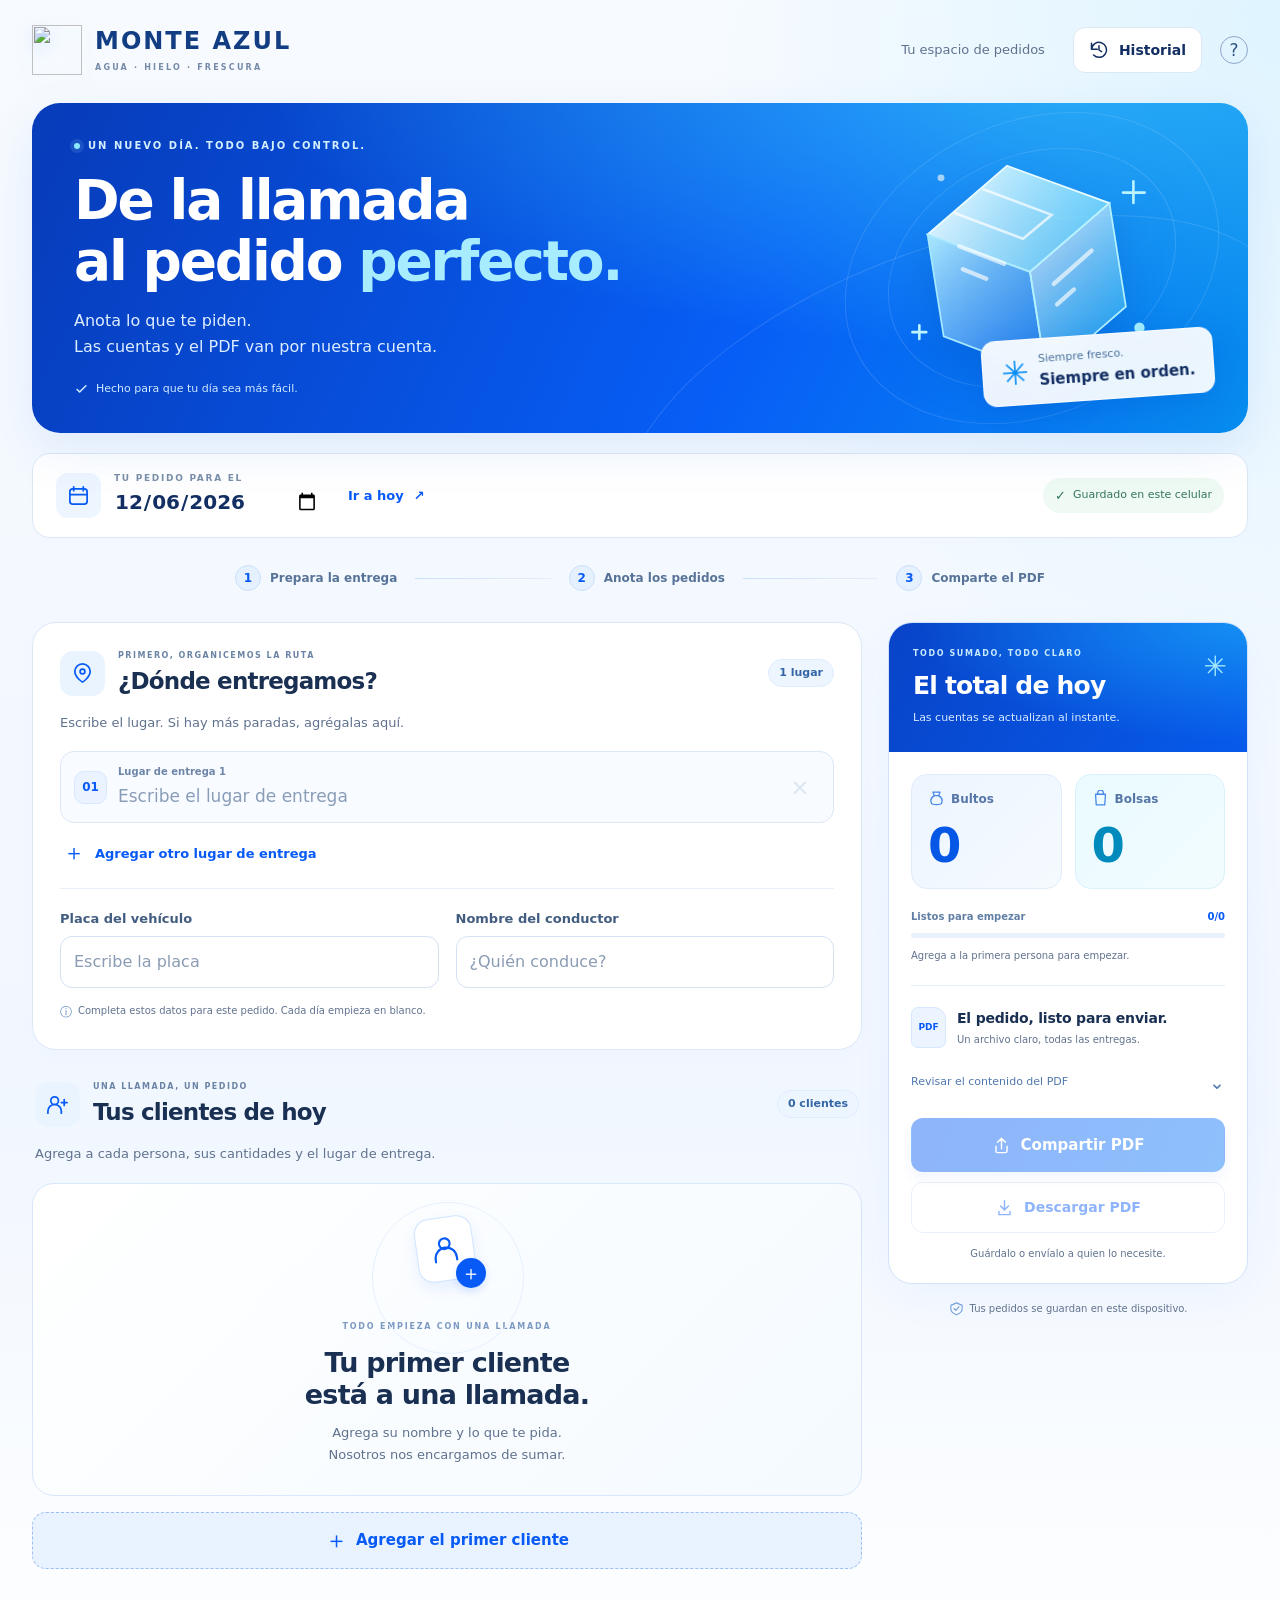
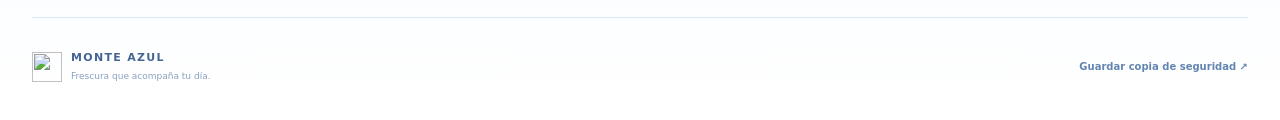
==== index.html @ 9c83f515 "Add files via upload" ====
<!doctype html>
<html lang="es">
<head>
  <meta charset="utf-8">
  <meta name="viewport" content="width=device-width, initial-scale=1, viewport-fit=cover">
  <meta name="theme-color" content="#075af5">
  <meta name="description" content="Monte Azul: tus pedidos de hielo, los lugares de entrega y las cuentas listas en un PDF.">
  <meta name="apple-mobile-web-app-capable" content="yes">
  <meta name="apple-mobile-web-app-status-bar-style" content="default">
  <meta name="apple-mobile-web-app-title" content="Monte Azul">
  <title>Monte Azul · Pedidos de hielo</title>
  <link rel="icon" href="./icons/icon.svg" type="image/svg+xml">
  <link rel="apple-touch-icon" href="./icons/apple-touch-icon.png">
  <link rel="manifest" href="./manifest.webmanifest">
  <link rel="stylesheet" href="./styles.css">
  <script defer src="./core.js"></script>
  <script defer src="./vendor/jspdf.umd.min.js"></script>
  <script defer src="./pdf.js"></script>
  <script defer src="./app.js"></script>
</head>
<body>
  <a class="skip-link" href="#delivery-section">Ir al pedido</a>
  <header class="topbar">
    <a class="brand" href="./" aria-label="Monte Azul, inicio"><img src="./icons/icon.svg" width="50" height="50" alt=""><span>MONTE AZUL<small>AGUA · HIELO · FRESCURA</small></span></a>
    <div class="header-actions"><span class="workspace-label">Tu espacio de pedidos</span><button id="history-button" class="button header-button" type="button"><svg aria-hidden="true" viewBox="0 0 24 24"><path d="M3 11a9 9 0 1 1 2.5 7M3 4v7h7M12 7v5l3 2"/></svg><span>Historial</span></button><button class="help-button" id="help-button" type="button" aria-label="Ayuda">?</button></div>
  </header>
  <main class="page">
    <div id="storage-warning" class="notice warning" role="alert" hidden></div>
    <div id="day-notice" class="notice" hidden>Ya es un nuevo día. <button id="open-today" class="text-button" type="button">Abrir el pedido de hoy</button></div>
    <section class="hero" aria-labelledby="page-title">
      <div class="hero-copy"><p class="eyebrow"><span class="live-dot" aria-hidden="true"></span> UN NUEVO DÍA. TODO BAJO CONTROL.</p><h1 id="page-title">De la llamada<br>al pedido <span>perfecto.</span></h1><p>Anota lo que te piden.<br>Las cuentas y el PDF van por nuestra cuenta.</p><span class="hero-note"><svg viewBox="0 0 24 24" aria-hidden="true"><path d="m5 12 4 4L19 6"/></svg> Hecho para que tu día sea más fácil.</span></div>
      <div class="hero-art" aria-hidden="true"><div class="art-orbit orbit-one"></div><div class="art-orbit orbit-two"></div><svg class="ice-art" viewBox="0 0 380 300" fill="none"><defs><linearGradient id="ice-top" x1="90" y1="15" x2="260" y2="170" gradientUnits="userSpaceOnUse"><stop stop-color="#fff" stop-opacity=".98"/><stop offset="1" stop-color="#7be4ff" stop-opacity=".65"/></linearGradient><linearGradient id="ice-left" x1="80" y1="100" x2="200" y2="260" gradientUnits="userSpaceOnUse"><stop stop-color="#b4eeff" stop-opacity=".9"/><stop offset="1" stop-color="#67afff" stop-opacity=".25"/></linearGradient><linearGradient id="ice-right" x1="200" y1="110" x2="310" y2="260" gradientUnits="userSpaceOnUse"><stop stop-color="#fff" stop-opacity=".7"/><stop offset="1" stop-color="#22c5f9" stop-opacity=".4"/></linearGradient></defs><g transform="rotate(-9 190 150)"><path d="m180 29 110 61-103 64L77 93Z" fill="url(#ice-top)" stroke="#e9fbff" stroke-width="2"/><path d="m77 93 110 61v121L77 212Z" fill="url(#ice-left)" stroke="#a6e8ff" stroke-width="2"/><path d="m187 154 103-64v121l-103 64Z" fill="url(#ice-right)" stroke="#b4f1ff" stroke-width="2"/><path d="m111 112 48 28m-48-1 25 15M212 172l49-31M212 196l22-14" stroke="white" stroke-opacity=".65" stroke-width="5" stroke-linecap="round"/><path d="m148 51 74 42-37 22-74-42" stroke="white" stroke-opacity=".7" stroke-width="3"/></g><path d="M307 50v25m-12-12h25M60 216v16m-8-8h16" stroke="#bcf3ff" stroke-width="3" stroke-linecap="round"/><circle cx="314" cy="219" r="6" fill="#a1eeff"/><circle cx="85" cy="46" r="4" fill="white" fill-opacity=".6"/></svg><div class="fresh-badge"><span class="snowflake">✳</span><div>Siempre fresco.<strong>Siempre en orden.</strong></div></div></div>
    </section>
    <section class="order-bar" aria-label="Fecha y estado del pedido"><div class="date-block"><span class="calendar-icon" aria-hidden="true"><svg viewBox="0 0 24 24"><rect x="3" y="5" width="18" height="16" rx="3"/><path d="M7 3v4m10-4v4M3 11h18"/></svg></span><div><label for="order-date">TU PEDIDO PARA EL</label><input id="order-date" type="date" min="1900-01-01" max="9999-12-31" required></div></div><button id="today-button" class="button quiet" type="button">Ir a hoy <span aria-hidden="true">↗</span></button><div class="save-state" id="save-state" role="status"><span aria-hidden="true">✓</span> Guardado en este celular</div></section>
    <nav class="step-guide" aria-label="Pasos del pedido"><a href="#delivery-section"><b>1</b><span>Prepara la entrega</span></a><span class="step-line"></span><a href="#entry-section"><b>2</b><span>Anota los pedidos</span></a><span class="step-line"></span><a href="#summary-section"><b>3</b><span>Comparte el PDF</span></a></nav>
    <div class="workspace">
      <div class="entry-column">
        <section class="panel delivery-panel" id="delivery-section" aria-labelledby="delivery-heading"><div class="section-heading"><div class="section-title"><span class="section-icon" aria-hidden="true"><svg viewBox="0 0 24 24"><path d="M20 10c0 6-8 11-8 11S4 16 4 10a8 8 0 1 1 16 0Z"/><circle cx="12" cy="10" r="2.5"/></svg></span><div><p class="eyebrow">PRIMERO, ORGANICEMOS LA RUTA</p><h2 id="delivery-heading">¿Dónde entregamos?</h2></div></div><span class="count-pill" id="destination-count">1 lugar</span></div><p class="section-description">Escribe el lugar. Si hay más paradas, agrégalas aquí.</p><div id="destinations" class="destinations"></div><button id="add-destination" class="button add-destination" type="button"><span aria-hidden="true">＋</span> Agregar otro lugar de entrega</button><div class="delivery-divider"></div><div class="delivery-fields"><label for="vehicle">Placa del vehículo<input id="vehicle" maxlength="30" autocapitalize="characters" autocomplete="off" placeholder="Escribe la placa"></label><label for="driver">Nombre del conductor<input id="driver" maxlength="80" autocomplete="off" placeholder="¿Quién conduce?"></label></div><p class="field-hint"><span aria-hidden="true">ⓘ</span> Completa estos datos para este pedido. Cada día empieza en blanco.</p></section>
        <section class="customer-section" id="entry-section" aria-labelledby="customers-heading"><div class="section-heading"><div class="section-title"><span class="section-icon" aria-hidden="true"><svg viewBox="0 0 24 24"><circle cx="9" cy="8" r="4"/><path d="M2 21v-2a7 7 0 0 1 14 0v2m3-14v6m-3-3h6"/></svg></span><div><p class="eyebrow">UNA LLAMADA, UN PEDIDO</p><h2 id="customers-heading">Tus clientes de hoy</h2></div></div><span class="count-pill" id="customer-count">0 clientes</span></div><p class="section-description">Agrega a cada persona, sus cantidades y el lugar de entrega.</p><div id="customers" class="customers"></div><button id="add-customer" class="add-customer" type="button"><span aria-hidden="true">＋</span> Agregar el primer cliente</button></section>
      </div>
      <aside class="summary-column" id="summary-section" aria-labelledby="summary-heading"><section class="summary-card"><div class="summary-header"><span class="summary-kicker">TODO SUMADO, TODO CLARO</span><span class="summary-symbol" aria-hidden="true">✳</span><h2 id="summary-heading">El total de hoy</h2><p>Las cuentas se actualizan al instante.</p></div><div class="summary-content"><div class="totals" aria-live="polite" aria-atomic="true"><div><span class="unit-label"><svg viewBox="0 0 24 24" aria-hidden="true"><path d="M7 3h10l-2 5c5 3 6 7 4 11-1 2-13 2-14 0-2-4-1-8 4-11Z"/><path d="M9 8h6"/></svg> Bultos</span><strong id="total-bultos">0</strong></div><div><span class="unit-label"><svg viewBox="0 0 24 24" aria-hidden="true"><path d="M5 6h14l-1 15H6Zm3 0V4a4 4 0 0 1 8 0v2"/></svg> Bolsas</span><strong id="total-bolsas">0</strong></div></div><div id="destination-totals" class="destination-totals"></div><div class="progress-top"><span id="progress-label"></span><span id="progress-fraction"></span></div><progress id="progress" max="1" value="0" aria-label="Clientes revisados"></progress><p class="pending-hint" id="pending-hint"></p><div class="summary-divider"></div><div class="document-heading"><span class="pdf-icon" aria-hidden="true">PDF</span><div><h3>El pedido, listo para enviar.</h3><p>Un archivo claro, todas las entregas.</p></div></div><details class="preview-details"><summary>Revisar el contenido del PDF <span aria-hidden="true">⌄</span></summary><div id="pdf-preview" class="pdf-preview" tabindex="0" role="region" aria-label="Resumen del contenido del PDF"></div></details><button class="button primary wide" id="share-pdf-button" type="button"><svg viewBox="0 0 24 24" aria-hidden="true"><path d="M12 16V3m-5 5 5-5 5 5M5 13v6a2 2 0 0 0 2 2h10a2 2 0 0 0 2-2v-6"/></svg> Compartir PDF</button><button class="button secondary wide" id="download-pdf-button" type="button"><svg viewBox="0 0 24 24" aria-hidden="true"><path d="M12 3v12m-5-5 5 5 5-5M5 17v4h14v-4"/></svg> Descargar PDF</button><p class="share-caption">Guárdalo o envíalo a quien lo necesite.</p></div></section><p class="reassurance"><svg viewBox="0 0 24 24" aria-hidden="true"><path d="M12 3 3 7v6c0 5 9 9 9 9s9-4 9-9V7ZM8 12l3 3 5-6"/></svg> Tus pedidos se guardan en este dispositivo.</p></aside>
    </div>
    <footer><div class="footer-brand"><img src="./icons/icon.svg" width="30" height="30" alt=""><span>MONTE AZUL <small>Frescura que acompaña tu día.</small></span></div><button id="backup-button" type="button" class="text-button">Guardar copia de seguridad <span aria-hidden="true">↗</span></button></footer>
  </main>
  <nav class="mobile-dock" aria-label="Resumen y PDF"><div><strong id="dock-total">0 bultos · 0 bolsas</strong><span id="dock-pending">Agrega el primer cliente</span></div><button id="review-button" type="button" class="button primary">Agregar cliente <span aria-hidden="true">＋</span></button></nav>
  <dialog id="app-dialog"><div class="dialog-header"><h2 id="dialog-title"></h2><button id="close-dialog" class="icon-button" aria-label="Cerrar ventana" type="button">×</button></div><div id="dialog-content"></div></dialog>
  <div id="toast" class="toast" role="status" hidden></div>
  <noscript><p class="notice warning">Activa JavaScript en Safari para anotar pedidos y calcular los totales.</p></noscript>
</body>
</html>
---- styles.css ----
@charset "UTF-8";
:root{color-scheme:light;--blue:#075af5;--blue-dark:#0643bd;--navy:#122e62;--cyan:#17bced;--ice:#edf7ff;--ink:#193052;--muted:#60728e;--line:#dce8f6;--white:#fff;--radius:24px;font-family:system-ui,-apple-system,BlinkMacSystemFont,"Segoe UI",sans-serif;font-size:18px;font-synthesis:none}
*{box-sizing:border-box}html{scroll-padding-top:24px}body{margin:0;background:radial-gradient(ellipse at 100% 1%,#dff4ff 0,transparent 32%),linear-gradient(180deg,#f7fbff,#f1f7ff 65%,#fff);color:var(--ink);line-height:1.5}button,input,textarea,select{font:inherit}button,a,input,textarea,select,summary{-webkit-tap-highlight-color:transparent}button,a,summary{touch-action:manipulation}button{cursor:pointer;color:inherit}button:disabled{cursor:default;opacity:.45}button,input,textarea,select{border-radius:12px}a{color:inherit}svg{display:block}button svg,.section-icon svg,.calendar-icon svg,.hero-note svg,.reassurance svg,.unit-label svg,.place-chip svg{width:23px;height:23px;fill:none;stroke:currentColor;stroke-width:1.8;stroke-linecap:round;stroke-linejoin:round;flex-shrink:0}button:focus-visible,a:focus-visible,input:focus-visible,textarea:focus-visible,select:focus-visible,summary:focus-visible,[tabindex]:focus-visible{outline:3px solid #d98500;outline-offset:4px}[hidden]{display:none!important}
.topbar{max-width:1280px;margin:auto;padding:25px 32px;display:flex;align-items:center;justify-content:space-between;gap:20px}.brand{display:flex;align-items:center;gap:13px;text-decoration:none;font-size:24px;font-weight:750;letter-spacing:2px;line-height:1.15;color:#123d83}.brand img{filter:drop-shadow(0 5px 9px #075af51f)}.brand small{display:block;letter-spacing:2.2px;font-size:8px;color:#7589a9;font-weight:650;margin-top:7px}.header-actions{display:flex;align-items:center;gap:18px}.workspace-label{font-size:13px;color:var(--muted);margin-right:10px}.button{min-height:54px;padding:12px 20px;display:inline-flex;align-items:center;justify-content:center;gap:10px;border:1px solid transparent;text-decoration:none;font-weight:650;font-size:16px}.header-button{background:white;border-color:var(--line);color:var(--navy);font-size:14px;min-height:46px;padding:10px 15px}.header-button svg{width:20px;height:20px}.help-button{background:transparent;border:1.5px solid #8fa7c6;color:#315683;border-radius:50%;height:28px;width:28px;font-size:17px;line-height:1;position:relative}.help-button:before{content:"";position:absolute;inset:-10px}.primary{background:linear-gradient(110deg,#075af5,#0675fa);color:white;box-shadow:0 7px 14px #075af51f}.primary:hover{background:#0646cf;box-shadow:0 8px 20px #075af530}.secondary{background:white;border-color:#cfddf1;color:var(--blue)}.secondary:hover{background:#eef6ff}.quiet{background:transparent;color:var(--blue)}.wide{width:100%}.page{max-width:1280px;margin:auto;padding:3px 32px 0}
.hero{min-height:302px;border-radius:28px;background:radial-gradient(ellipse at 85% -10%,#36c3f7bb,transparent 55%),linear-gradient(115deg,#073bb9 0%,#075ef6 60%,#068cee 100%);position:relative;overflow:hidden;color:white;display:flex;justify-content:space-between;align-items:center;padding:35px 42px;box-shadow:0 18px 50px #155bd519}.hero:after{content:"";position:absolute;right:-60px;bottom:-145px;border:1px solid #ffffff21;border-radius:50%;width:700px;height:330px;transform:rotate(-20deg);pointer-events:none}.hero-copy{position:relative;z-index:1}.eyebrow{font-size:10px;letter-spacing:1.7px;font-weight:750;color:#6b83a4;margin:0 0 8px}.hero .eyebrow{font-size:10px;letter-spacing:2px;color:#d4efff;display:flex;align-items:center;gap:8px}.live-dot{background:#8de8ff;border-radius:50%;width:6px;height:6px;box-shadow:0 0 0 4px #a7e8ff20}h1{font-size:clamp(38px,4.4vw,55px);font-weight:730;letter-spacing:-2.2px;line-height:1.1;margin:17px 0 17px}h1>span{color:#a8edff}.hero-copy>p:not(.eyebrow){font-size:16px;color:#deeeff;line-height:1.6;margin:0}.hero-note{display:flex;gap:7px;align-items:center;font-size:11px;color:#d0eaff;margin-top:22px}.hero-note svg{width:15px;height:15px;stroke-width:2.5}.hero-art{position:relative;flex:0 0 365px;align-self:stretch;margin:-20px -8px -20px 15px;display:grid;place-items:center}.ice-art{width:330px;height:260px;position:relative;z-index:1;filter:drop-shadow(0 25px 20px #003c9d50)}.art-orbit{position:absolute;border:1px solid #fff2;border-radius:50%;width:300px;height:300px;transform:rotate(-25deg) scaleY(.75)}.orbit-two{width:390px;height:390px;transform:rotate(-25deg) scaleY(.75)}.fresh-badge{position:absolute;z-index:2;bottom:18px;right:0;display:flex;align-items:center;gap:10px;padding:12px 18px;background:#ffffffeb;backdrop-filter:blur(10px);box-shadow:0 10px 30px #003bb72e;border:1px solid #ffffffa8;border-radius:14px;color:#47709c;transform:rotate(-4deg);font-size:11px}.fresh-badge strong{display:block;color:var(--navy);font-size:15px;margin-top:1px}.snowflake{font-size:33px;color:#078df4;line-height:1}
.order-bar{display:flex;align-items:center;gap:16px;padding:18px 23px;background:white;border:1px solid var(--line);border-radius:18px;margin:20px 0;box-shadow:0 3px 12px #112f6103}.date-block{display:flex;align-items:center;gap:13px}.calendar-icon{width:45px;height:45px;border-radius:12px;display:grid;place-items:center;color:var(--blue);background:#edf5ff}.date-block label{display:block;font-size:9px;letter-spacing:1.7px;color:#7b8fa9;font-weight:750}.date-block input{padding:0;border:0;background:transparent;font-size:20px;line-height:1.5;min-height:34px;color:var(--navy);font-weight:700;width:205px;max-width:100%;cursor:pointer}.order-bar .quiet{font-size:13px;padding:9px 12px;min-height:44px}.save-state{margin-left:auto;display:flex;align-items:center;gap:7px;color:#35765b;background:#eefaf3;padding:8px 12px;border-radius:30px;font-size:11px;white-space:nowrap}.save-state>span{font-size:13px}.step-guide{display:flex;align-items:center;max-width:810px;margin:27px auto 31px;gap:18px}.step-guide>a{display:flex;align-items:center;gap:9px;white-space:nowrap;text-decoration:none;font-size:12px;font-weight:650;color:#577398}.step-guide b{display:grid;place-items:center;width:26px;height:26px;border-radius:50%;border:1px solid #cbdff8;background:#e6f1ff;color:var(--blue);font-size:12px}.step-line{height:1px;background:linear-gradient(90deg,#cbdff8,#cbdff870);flex:1}
.workspace{display:grid;grid-template-columns:minmax(0,1fr) 360px;gap:26px;align-items:start}.entry-column{min-width:0}.panel{background:white;border:1px solid var(--line);border-radius:var(--radius);padding:27px;box-shadow:0 7px 25px #1d5baf04}.section-heading{display:flex;align-items:center;justify-content:space-between;gap:10px}.section-title{display:flex;align-items:center;gap:13px;min-width:0}.section-icon{width:45px;height:45px;border-radius:13px;display:grid;place-items:center;background:#eaf4ff;color:var(--blue);flex-shrink:0}.section-title .eyebrow{font-size:8px;letter-spacing:1.5px;margin:0 0 5px}h2{font-size:23px;line-height:1.25;letter-spacing:-.8px;margin:0;font-weight:730}h3{font-size:21px;line-height:1.3;margin:0;letter-spacing:-.5px}.count-pill{font-size:11px;font-weight:650;background:#edf5ff;color:#3466a5;border:1px solid #dfedff;border-radius:25px;padding:5px 10px;white-space:nowrap}.section-description{font-size:13px;color:var(--muted);margin:17px 0 19px}.destinations{display:grid;gap:12px}.destination-row{display:flex;align-items:center;gap:11px;border:1px solid #dce8f8;background:#f8fbff;border-radius:14px;padding:12px 11px 12px 13px}.stop-number{font-size:12px;font-weight:750;color:#075af5;display:grid;place-items:center;border:1px solid #d8e8ff;background:#eaf3ff;flex-shrink:0;width:33px;height:33px;border-radius:10px}.destination-row label{min-width:0;flex:1;font-size:10px;font-weight:650;color:#6d85a8}.destination-row input{display:block;width:100%;min-width:0;color:var(--ink);padding:3px 0 0;min-height:31px;background:transparent;border:0;border-radius:3px;font-size:17px;font-weight:600}.destination-row input::placeholder{font-weight:400;color:#8a9db8}.icon-button{width:44px;height:44px;border:0;background:transparent;display:grid;place-items:center;font-size:27px;flex-shrink:0;color:#7390b4}.remove-place{width:32px;min-width:32px;font-size:23px}.remove-place:disabled{opacity:.2}.add-destination{padding:9px 2px;min-height:48px;margin-top:6px;background:transparent;color:var(--blue);font-size:13px}.add-destination>span{font-size:22px;line-height:1}.delivery-divider{height:1px;background:#e8eff8;margin:11px 0 20px}.delivery-fields{display:grid;grid-template-columns:1fr 1fr;gap:17px}.delivery-fields label,.dialog-form label{display:block;min-width:0;font-size:13px;font-weight:600;color:#425d80}.delivery-fields input,.dialog-form input,.dialog-form select{display:block;width:100%;min-width:0;min-height:52px;padding:11px 13px;background:#fff;border:1px solid #d4e2f3;margin-top:7px;font-size:16px;color:var(--ink);font-weight:450}.delivery-fields input::placeholder,.dialog-form input::placeholder{color:#8a9bb3}.field-hint{display:flex;gap:6px;align-items:flex-start;margin:14px 0 0;font-size:10px;color:#60728e;line-height:1.7}.field-hint>span{color:#5884be;font-size:12px}
.customer-section{margin-top:31px;scroll-margin-top:24px}.customer-section>.section-heading{padding:0 3px}.customer-section>.section-description{padding:0 3px;margin-top:17px}.customers{display:grid;gap:15px}.customer-card{min-width:0;padding:21px;border-radius:20px;border:1px solid #dbe7f7;background:white;box-shadow:0 5px 15px #1954a306}.customer-card.is-ordered{border-color:#c6dcfa}.customer-top{display:flex;align-items:center;gap:10px}.avatar{display:grid;place-items:center;width:42px;height:42px;border-radius:13px;background:#e7f1ff;color:#0755da;font-size:13px;font-weight:750;flex-shrink:0}.customer-card:nth-child(3n+2) .avatar{background:#e3f8ff;color:#00769c}.customer-card:nth-child(3n) .avatar{background:#eff0ff;color:#5a59bd}.customer-title{flex:1;min-width:0}.customer-title h3{font-size:19px;overflow-wrap:anywhere}.customer-status{display:block;font-size:10px;color:#9d6f23;margin-top:2px}.is-ordered .customer-status{color:#075de3}.is-none .customer-status{color:#7e8ca2}.customer-top .icon-button{font-size:23px;width:32px}.place-chip{background:#f0f7ff;border:1px solid #e0edff;min-height:38px;display:flex;align-items:center;gap:6px;text-align:left;max-width:100%;width:fit-content;padding:6px 9px;font-size:11px;color:#5679a8;line-height:1.4;margin:14px 0 17px;overflow-wrap:anywhere}.place-chip svg{width:14px;height:14px;flex-shrink:0}.place-chip>span{margin-left:5px}.place-chip.unassigned{color:#9c671b;background:#fff7e6;border-color:#f5deb5}.quantity-grid{display:grid;grid-template-columns:1fr 1fr;gap:18px}.quantity-field{min-width:0}.quantity-field label{font-size:12px;font-weight:600;color:#6b7f9b;display:block;margin-bottom:7px}.stepper{display:grid;grid-template-columns:46px minmax(0,1fr) 46px;min-height:53px;border:1px solid #d6e5fa;border-radius:12px;overflow:hidden;background:#f8fbff}.stepper button{background:transparent;border:0;border-radius:0;font-size:22px;line-height:1;color:#1a62ca}.stepper button:hover{background:#dfedff}.stepper input{width:100%;min-width:0;border:0;border-radius:0;background:transparent;text-align:center;padding:5px 0;font-size:23px;font-weight:700;color:#153b75}.customer-tools{display:flex;justify-content:space-between;gap:8px;margin-top:10px;align-items:center}.text-button{border:0;background:transparent;padding:8px 0;min-height:44px;color:#0759e3;font-size:12px;font-weight:600;text-decoration:none}.text-button:hover{text-decoration:underline;text-underline-offset:4px}.no-order{min-height:44px;border:1px solid transparent;background:transparent;color:#60728e;padding:7px 9px;font-size:12px}.no-order[aria-pressed=true]{color:#0b5fe2;background:#eaf3ff;border-color:#d8e8ff}.note-field{margin-top:9px}.note-field label{display:block;font-size:12px;color:#527095;margin-bottom:7px}.note-field textarea{width:100%;min-height:75px;padding:12px;resize:vertical;border:1px solid #d4e3f7;background:#f8fbff;font-size:15px;color:var(--ink)}.add-customer{display:flex;justify-content:center;align-items:center;gap:8px;min-height:57px;width:100%;margin-top:16px;border:1px dashed #9bbff5;background:#e9f3ff;color:var(--blue);border-radius:14px;font-size:15px;font-weight:700}.add-customer:hover{border-color:var(--blue);background:#dfedff}.add-customer>span{font-size:23px;font-weight:450}.empty-customers{grid-column:1/-1;text-align:center;background:linear-gradient(135deg,#fff,#f4faff);border:1px solid #d8e7fb;border-radius:22px;padding:30px 20px 28px;position:relative;overflow:hidden}.empty-customers:before{content:"";position:absolute;width:150px;height:150px;border:1px solid #e6f0ff;border-radius:50%;top:18px;left:calc(50% - 75px);pointer-events:none}.empty-illustration{position:relative;width:75px;height:74px;margin:0 auto 21px}.empty-person{position:absolute;top:3px;left:6px;display:grid;place-items:center;width:58px;height:64px;background:#fff;box-shadow:0 7px 15px #075af515;border:1px solid #cfe4ff;color:#075af5;border-radius:15px;transform:rotate(-8deg);font-size:38px}.empty-person svg{width:32px;height:32px;fill:none;stroke:currentColor;stroke-width:1.6;stroke-linecap:round}.empty-plus{position:absolute;right:-1px;bottom:0;display:grid;place-items:center;color:white;background:#075af5;width:30px;height:30px;border-radius:50%;font-size:20px;box-shadow:0 4px 8px #075af525}.mini-label{font-size:8px;letter-spacing:1.8px;font-weight:700;color:#7b99c2}.empty-customers h3{font-size:27px;line-height:1.2;letter-spacing:-.8px;margin:11px 0}.empty-customers p{font-size:13px;color:#60728e;line-height:1.7;margin:10px 0 0}
.summary-column{position:sticky;top:22px;min-width:0;scroll-margin-top:20px}.summary-card{background:#fff;border:1px solid #d2e2f8;border-radius:24px;overflow:hidden;box-shadow:0 15px 45px #075af50a}.summary-header{position:relative;background:radial-gradient(ellipse at 100% 0%,#148ff4,transparent 65%),linear-gradient(120deg,#0844c8,#075aeb);padding:25px 24px;color:#fff}.summary-kicker{display:block;font-size:8px;letter-spacing:1.6px;color:#c8eaff;font-weight:700;margin-bottom:10px}.summary-header h2{font-size:25px;letter-spacing:-.8px}.summary-header>p{font-size:11px;margin:9px 0 0;color:#d7ebff}.summary-symbol{position:absolute;right:20px;top:23px;font-size:28px;color:#a3e8ff;font-weight:400}.summary-content{padding:22px}.totals{display:grid;grid-template-columns:1fr 1fr;gap:13px;margin-bottom:20px}.totals>div{min-width:0;background:linear-gradient(135deg,#edf5ff,#f5faff);border:1px solid #e0ecfc;border-radius:16px;padding:15px 16px}.totals>div:nth-child(2){background:linear-gradient(135deg,#eafbff,#f2fcff);border-color:#d8f1fb}.unit-label{display:flex;gap:6px;align-items:center;font-size:12px;font-weight:600;color:#5576a7}.unit-label svg{width:17px;height:17px;color:#4887e8}.totals strong{display:block;color:#0757e6;font-size:48px;font-weight:720;line-height:1.15;letter-spacing:-2.2px;margin-top:10px;overflow-wrap:anywhere;font-variant-numeric:tabular-nums}.totals>div:nth-child(2) strong{color:#008bbc}.destination-totals{display:grid;gap:9px;margin:0 0 20px}.destination-totals:empty{display:none}.place-total{display:flex;justify-content:space-between;gap:9px;align-items:center;font-size:10px}.place-total>span{min-width:0;display:flex;align-items:center;gap:6px;overflow-wrap:anywhere;color:#647fa3}.place-total i{background:#5c98f5;width:5px;height:5px;border-radius:50%;flex-shrink:0}.place-total:nth-child(2n) i{background:#1fc5e8}.place-total strong{font-size:12px;white-space:nowrap;color:#385d90;font-weight:650;font-variant-numeric:tabular-nums}.place-total small{font-size:9px;font-weight:450;color:#7d94b5}.place-total b{font-weight:400;color:#b2c5df;padding:0 4px}.progress-top{display:flex;justify-content:space-between;gap:8px;font-size:10px;font-weight:650;color:#617fa5}.progress-top>span:last-child{white-space:nowrap;color:#075af5}progress{appearance:none;width:100%;height:5px;border:0;border-radius:8px;overflow:hidden;background:#e9f1fd;margin-top:9px;display:block}progress::-webkit-progress-bar{background:#e9f1fd}progress::-webkit-progress-value{background:linear-gradient(90deg,#075af5,#19bce7);border-radius:8px}progress::-moz-progress-bar{background:#075af5}.pending-hint{font-size:10px;line-height:1.7;color:#60728e;margin:9px 0 0}.pending-hint.needs-attention{color:#a36d1d}.summary-divider{height:1px;background:#e6eef9;margin:21px 0}.document-heading{display:flex;gap:11px;align-items:center}.document-heading h3{font-size:14px;letter-spacing:-.2px}.document-heading p{font-size:10px;color:#60728e;margin:5px 0 0}.pdf-icon{height:41px;width:35px;border-radius:7px 12px 7px 7px;background:#ecf4ff;border:1px solid #d7e7ff;display:grid;place-items:center;color:#075af5;font-size:9px;font-weight:750;flex-shrink:0}.preview-details{margin:13px 0 15px}.preview-details>summary{font-size:11px;list-style:none;min-height:42px;cursor:pointer;color:#5078ad;display:flex;justify-content:space-between;align-items:center}.preview-details>summary::-webkit-details-marker{display:none}.preview-details>summary>span{font-size:19px}.preview-details[open]>summary>span{transform:rotate(180deg)}.summary-card .primary{font-size:15px}.summary-card .secondary{font-size:14px;margin-top:10px;min-height:51px}.summary-card .button svg{width:19px;height:19px}.share-caption{font-size:10px;color:#60728e;text-align:center;margin:13px 0 0}.reassurance{display:flex;justify-content:center;align-items:center;gap:6px;color:#60728e;font-size:10px;margin:17px 0}.reassurance svg{width:15px;height:15px;color:#76a2db}
.pdf-preview{border:1px solid #dce8f7;background:#fbfdff;padding:14px;border-radius:12px;overflow-wrap:anywhere;max-height:420px;overflow-y:auto;scrollbar-width:thin}.preview-brand{font-size:11px;color:#075af5;letter-spacing:1px;font-weight:750}.preview-brand>span{display:block;font-size:18px;letter-spacing:-.3px;color:var(--navy);margin-top:4px}.pdf-preview-meta{font-size:10px;line-height:1.8;color:#6a85a7;margin:9px 0}.preview-place{font-size:12px;margin:17px 0 5px;color:#075af5}.pdf-preview-table{width:100%;border-collapse:collapse;table-layout:fixed;font-size:11px;line-height:1.5}.pdf-preview-table th,.pdf-preview-table td{padding:8px 3px;border-bottom:1px solid #e5edf8;text-align:right;vertical-align:top;font-variant-numeric:tabular-nums}.pdf-preview-table th:first-child{width:56%;text-align:left;padding-left:0}.pdf-preview-table th:last-child,.pdf-preview-table td:last-child{padding-right:0}.pdf-preview-table thead th{font-size:9px;color:#7f95b2}.pdf-preview-table tbody th{font-weight:600}.pdf-preview-table small{display:block;font-size:9px;font-weight:400;color:#60728e;margin-top:3px}.pdf-preview-table tfoot th,.pdf-preview-table tfoot td{color:#075af5;font-weight:750;border-bottom:0}.preview-grand-total{font-size:11px;font-weight:750;color:#075af5;border-top:1px solid #dce8f7;margin-top:14px;padding-top:12px}
footer{display:flex;align-items:center;justify-content:space-between;gap:15px;border-top:1px solid #dce8f6;margin-top:48px;padding:27px 0 31px}.footer-brand{display:flex;align-items:center;gap:9px;font-size:11px;letter-spacing:1.3px;font-weight:750;color:#466594}.footer-brand small{display:block;font-size:9px;font-weight:450;letter-spacing:0;margin-top:3px;color:#89a0be}footer .text-button{font-size:10px;color:#6385b1}.mobile-dock{display:none}.notice{padding:16px 18px;border:1px solid #bfd8fa;background:#eaf4ff;border-radius:15px;font-size:15px;margin-bottom:20px}.notice .text-button{font-size:15px}.warning{background:#fff7e8;border-color:#f0d4a2;color:#845e23}.toast{position:fixed;bottom:27px;left:50%;transform:translateX(-50%);width:max-content;max-width:calc(100% - 32px);padding:15px 23px;border-radius:15px;color:white;background:#112e63;box-shadow:0 10px 35px #123c6730;font-size:15px;z-index:20}.skip-link{position:absolute;top:-100px;left:10px;z-index:30;background:white;padding:12px}.skip-link:focus{top:10px}
dialog{width:min(570px,calc(100% - 28px));max-height:88dvh;padding:26px;color:var(--ink);background:#fff;border:1px solid #dbe8fa;border-radius:24px;box-shadow:0 35px 100px #102b6440;overflow-y:auto}dialog::backdrop{background:#092d6880;backdrop-filter:blur(5px)}.dialog-header{display:flex;justify-content:space-between;align-items:center;gap:14px;margin-bottom:15px}.dialog-header h2{font-size:25px;line-height:1.25}.dialog-header .icon-button{color:#6889b5;background:#f1f7ff;border-radius:50%;width:38px;height:38px}.dialog-form .form-intro{font-size:14px;color:#7690b1;margin:0 0 20px}.dialog-form label{font-size:14px;margin:16px 0}.dialog-form input,.dialog-form select{min-height:54px;font-size:18px}.dialog-form select{appearance:auto}.customer-form-quantities{display:grid;grid-template-columns:1fr 1fr;gap:18px}.customer-form-quantities label{min-width:0;margin:0}.customer-form-quantities input{font-size:27px;font-weight:650;color:var(--blue);text-align:center;background:#f4f9ff}.optional{color:#95a6bd;font-weight:400}.dialog-actions{display:flex;justify-content:flex-end;gap:10px;flex-wrap:wrap;margin-top:25px}.dialog-body p,.dialog-body li{font-size:16px;color:#6581a5;line-height:1.8}.dialog-body li{margin-bottom:13px}.dialog-body h3{font-size:21px;margin-top:24px}.dialog-body .button{margin:7px 0}.danger{color:#b54b4b}.history-list{display:grid;gap:12px}.history-item{border:1px solid #d9e7fa;background:#f7fbff;border-radius:14px;padding:16px;text-align:left;width:100%}.history-item strong{display:block;font-size:16px}.history-item span{display:block;font-size:12px;color:#7890af;margin-top:6px}
@media(min-width:1200px){.customers{grid-template-columns:1fr 1fr}.customer-card{padding:18px}.quantity-grid{gap:12px}.stepper{grid-template-columns:40px minmax(0,1fr) 40px}.customer-title h3{font-size:17px}.customer-top .icon-button{width:26px}.customer-tools .text-button,.no-order{font-size:11px}}
@media(max-width:1100px){.topbar,.page{padding-left:26px;padding-right:26px}.workspace{grid-template-columns:minmax(0,1fr) 325px;gap:21px}.panel{padding:23px}.hero{padding:32px;min-height:290px}.hero-art{flex-basis:310px}.ice-art{width:290px}.hero h1{font-size:47px}.hero .eyebrow{font-size:8px;letter-spacing:1.7px}.fresh-badge{right:-3px;padding:10px 13px}.workspace-label{display:none}.section-title{gap:10px}.section-title .eyebrow{font-size:7px}.section-icon{width:39px;height:39px;border-radius:11px}h2{font-size:21px}.summary-content{padding:19px}.summary-header{padding:23px 21px}.totals>div{padding:13px}.totals strong{font-size:44px}.unit-label{font-size:11px}.document-heading h3{font-size:12px}.save-state{font-size:10px}}
@media(max-width:820px){.topbar{padding:19px 22px}.page{padding:2px 22px 0}.brand{font-size:21px;letter-spacing:1.7px}.brand img{width:43px;height:43px}.brand small{font-size:7px;letter-spacing:1.7px}.hero{padding:29px;min-height:280px}.hero h1{font-size:42px;letter-spacing:-1.7px}.hero-copy>p:not(.eyebrow){font-size:14px}.hero-art{flex-basis:230px;margin-right:-20px}.ice-art{width:245px}.fresh-badge{font-size:9px;right:5px;bottom:22px}.fresh-badge strong{font-size:12px}.snowflake{font-size:27px}.hero .eyebrow{letter-spacing:1px}.workspace{grid-template-columns:minmax(0,1fr) 300px;gap:17px}.panel{padding:20px}.section-title .eyebrow{display:none}.section-title h2{font-size:20px}.section-icon{width:35px;height:35px}.count-pill{font-size:9px;padding:4px 8px}.delivery-fields{grid-template-columns:1fr;gap:12px}.field-hint{font-size:10px}.destination-row{padding:10px;gap:7px}.destination-row input{font-size:16px}.stop-number{width:28px;height:28px;font-size:11px}.remove-place{width:26px;min-width:26px}.destination-row label{font-size:9px}.add-destination{font-size:11px}.customer-card{padding:17px}.quantity-grid{gap:12px}.stepper{grid-template-columns:40px minmax(0,1fr) 40px}.save-state{font-size:9px}.date-block input{font-size:18px;width:175px}.order-bar{padding:16px}.order-bar .quiet{font-size:11px}.calendar-icon{width:37px;height:37px}.step-guide{gap:12px}.step-guide>a{font-size:10px;gap:7px}.step-guide b{width:24px;height:24px}.section-description{font-size:12px}}
@media(max-width:700px){.topbar{padding:17px 20px}.page{padding:0 18px}.brand{font-size:19px;letter-spacing:1.7px;gap:10px}.brand img{width:42px;height:42px}.brand small{font-size:6px;letter-spacing:1.7px}.header-actions{gap:14px}.header-button{font-size:0;width:44px;padding:10px;min-height:44px;border-radius:12px}.header-button svg{width:21px;height:21px}.header-button>span{position:absolute;width:1px;height:1px;padding:0;overflow:hidden;clip:rect(0,0,0,0);white-space:nowrap}.help-button{width:25px;height:25px;font-size:15px}.hero{min-height:255px;padding:28px 25px;border-radius:23px;align-items:flex-start}.hero .eyebrow{font-size:7px;letter-spacing:1.4px;gap:7px;white-space:nowrap}.hero h1{font-size:39px;line-height:1.12;margin:17px 0 14px;letter-spacing:-1.6px}.hero-copy>p:not(.eyebrow){font-size:13px;line-height:1.7}.hero-note{font-size:9px;margin-top:19px;gap:5px}.hero-art{position:absolute;right:-75px;bottom:-56px;top:65px;width:240px;opacity:.2;pointer-events:none;margin:0;z-index:0}.hero-art .ice-art{width:230px}.art-orbit{width:210px;height:210px}.orbit-two{width:280px;height:280px}.fresh-badge{display:none}.hero-copy{z-index:2}.hero:after{right:-250px;bottom:-200px}.order-bar{display:grid;grid-template-columns:1fr auto;gap:12px 10px;padding:16px;margin:16px 0 0;border-radius:17px}.date-block{gap:10px;min-width:0}.date-block input{width:180px;font-size:18px;min-height:32px}.date-block label{font-size:8px;letter-spacing:1.3px}.calendar-icon{width:39px;height:39px}.calendar-icon svg{width:21px;height:21px}.order-bar .quiet{padding:7px 0 7px 9px;min-height:40px;font-size:12px;white-space:nowrap}.save-state{margin:0;grid-column:1/-1;font-size:10px;width:fit-content;padding:5px 10px}.step-guide{margin:21px 0 24px;gap:7px}.step-guide>a{font-size:9px;gap:5px;white-space:normal;line-height:1.3}.step-guide b{width:22px;height:22px;flex-shrink:0;font-size:10px}.step-line{min-width:7px}.workspace{display:flex;flex-direction:column;gap:28px}.entry-column,.summary-column{width:100%}.panel{padding:22px 18px;border-radius:21px}.section-title .eyebrow{display:block;font-size:7px;letter-spacing:1px;margin-bottom:5px}.section-icon{width:38px;height:38px}.section-title h2{font-size:21px;letter-spacing:-.6px}.section-title{gap:10px}.count-pill{font-size:10px;padding:5px 8px}.section-description{font-size:13px;line-height:1.7;margin:16px 0 18px}.destination-row{padding:12px 10px;gap:9px}.destination-row label{font-size:10px}.destination-row input{font-size:17px;min-height:33px}.stop-number{width:30px;height:30px;font-size:12px}.remove-place{width:27px;min-width:27px;min-height:44px}.add-destination{font-size:13px;gap:6px;margin-top:7px;line-height:1.4;text-align:left;justify-content:flex-start}.add-destination>span{flex-shrink:0}.delivery-fields{grid-template-columns:1fr;gap:15px}.delivery-fields label{font-size:14px}.delivery-fields input{font-size:17px;min-height:55px}.field-hint{font-size:11px;line-height:1.7;margin-top:16px}.customer-section{margin-top:28px}.customers{gap:14px}.customer-card{padding:20px;border-radius:20px}.customer-title h3{font-size:21px}.avatar{width:44px;height:44px;font-size:15px}.customer-status{font-size:12px}.customer-top .icon-button{width:34px;height:44px}.place-chip{min-height:44px;font-size:13px;margin:13px 0 18px;padding:8px 10px}.place-chip svg{width:16px;height:16px}.quantity-grid{gap:18px}.quantity-field label{font-size:14px}.stepper{grid-template-columns:46px minmax(0,1fr) 46px;min-height:56px}.stepper input{font-size:26px}.stepper button{font-size:25px}.customer-tools .text-button,.no-order{font-size:14px}.note-field label{font-size:14px}.note-field textarea{font-size:17px}.add-customer{font-size:16px;min-height:58px}.empty-customers{padding:30px 20px}.mini-label{font-size:8px}.empty-customers h3{font-size:29px}.empty-customers p{font-size:14px}.summary-column{position:static}.summary-header{padding:26px}.summary-kicker{font-size:9px}.summary-header h2{font-size:28px}.summary-header>p{font-size:12px}.summary-content{padding:23px}.totals{gap:15px}.totals>div{padding:17px}.unit-label{font-size:14px}.unit-label svg{width:20px;height:20px}.totals strong{font-size:52px}.place-total{font-size:12px;gap:12px}.place-total strong{font-size:14px}.place-total small{font-size:10px}.progress-top{font-size:12px}.pending-hint{font-size:12px}.document-heading h3{font-size:16px}.document-heading p{font-size:12px}.preview-details>summary{font-size:13px;min-height:48px}.summary-card .primary{font-size:18px;min-height:58px}.summary-card .secondary{font-size:16px;min-height:55px}.share-caption{font-size:12px}.pdf-preview{max-height:none;padding:16px}.preview-brand{font-size:12px}.preview-brand>span{font-size:21px}.pdf-preview-meta{font-size:12px}.preview-place{font-size:15px}.pdf-preview-table{font-size:14px}.pdf-preview-table thead th,.pdf-preview-table small{font-size:11px}.preview-grand-total{font-size:13px}.reassurance{font-size:11px}.mobile-dock{display:flex;position:fixed;left:0;right:0;bottom:0;justify-content:space-between;align-items:center;gap:10px;z-index:8;background:#fffffff5;backdrop-filter:blur(15px);border-top:1px solid #d4e4fb;padding:13px 19px calc(13px + env(safe-area-inset-bottom));box-shadow:0 -8px 35px #075af508}.mobile-dock strong{display:block;font-size:13px;font-variant-numeric:tabular-nums;color:#17427e}.mobile-dock>div>span{display:block;font-size:10px;color:#60728e;margin-top:3px}.mobile-dock .button{font-size:13px;min-height:48px;padding:11px 14px;white-space:nowrap;border-radius:12px;gap:7px}.toast{bottom:calc(98px + env(safe-area-inset-bottom));font-size:14px}footer{margin-top:30px;align-items:flex-start;padding:24px 0 calc(118px + env(safe-area-inset-bottom));gap:12px}.footer-brand{font-size:10px}.footer-brand small{font-size:8px;max-width:140px}footer .text-button{font-size:10px;max-width:135px;text-align:right;line-height:1.6;min-height:44px;padding:0}.footer-brand img{width:28px;height:28px}.notice{font-size:15px}dialog{padding:22px;max-height:88dvh}.dialog-header h2{font-size:24px}.dialog-form label{font-size:15px}.dialog-actions .button{font-size:15px}.dialog-body p,.dialog-body li{font-size:16px}.dialog-form .form-intro{font-size:14px}}
@media(max-width:374px){.page{padding:0 13px}.topbar{padding:16px 15px}.brand{font-size:17px;letter-spacing:1px}.brand small{font-size:6px;letter-spacing:1px}.brand img{width:38px;height:38px}.header-actions{gap:10px}.hero{padding:25px 20px}.hero h1{font-size:36px}.hero .eyebrow{font-size:6px;letter-spacing:1.2px}.hero-copy>p:not(.eyebrow){font-size:12px}.hero-note{font-size:8px}.date-block input{width:160px;font-size:16px}.calendar-icon{width:33px;height:35px}.order-bar{padding:13px;gap:10px 5px}.date-block{gap:7px}.order-bar .quiet{font-size:11px}.step-guide>a{font-size:8px}.step-guide{gap:5px}.step-guide b{width:20px;height:20px;font-size:9px}.panel{padding:19px 14px}.section-title h2{font-size:19px}.section-title .eyebrow{font-size:6px}.section-icon{width:33px;height:35px}.section-title{gap:8px}.count-pill{font-size:9px;padding:4px 7px}.destination-row{gap:7px;padding:10px 8px}.stop-number{width:25px;height:28px;font-size:10px}.destination-row input{font-size:16px}.destination-row label{font-size:9px}.remove-place{width:24px;min-width:24px}.add-destination{font-size:12px}.customer-card{padding:17px}.quantity-grid{gap:12px}.stepper{grid-template-columns:43px minmax(0,1fr) 43px}.mobile-dock{padding-left:14px;padding-right:14px}.mobile-dock strong{font-size:11px}.mobile-dock .button{font-size:12px;padding:10px 11px}.customer-tools .text-button,.no-order{font-size:13px}.summary-content{padding:20px}.totals>div{padding:14px}.totals strong{font-size:47px}.document-heading h3{font-size:14px}.document-heading p{font-size:11px}.dialog-header h2{font-size:22px}}
.remove-place{width:44px;min-width:44px;min-height:44px}
@media(prefers-reduced-motion:no-preference){html{scroll-behavior:smooth}button{transition:background .16s,border-color .16s,box-shadow .16s}dialog[open]{animation:arrive .18s ease-out}.hero-art{animation:float 6s ease-in-out infinite}@keyframes arrive{from{opacity:0;transform:translateY(8px)}to{opacity:1;transform:translateY(0)}}@keyframes float{0%,100%{transform:translateY(0)}50%{transform:translateY(-7px)}}}
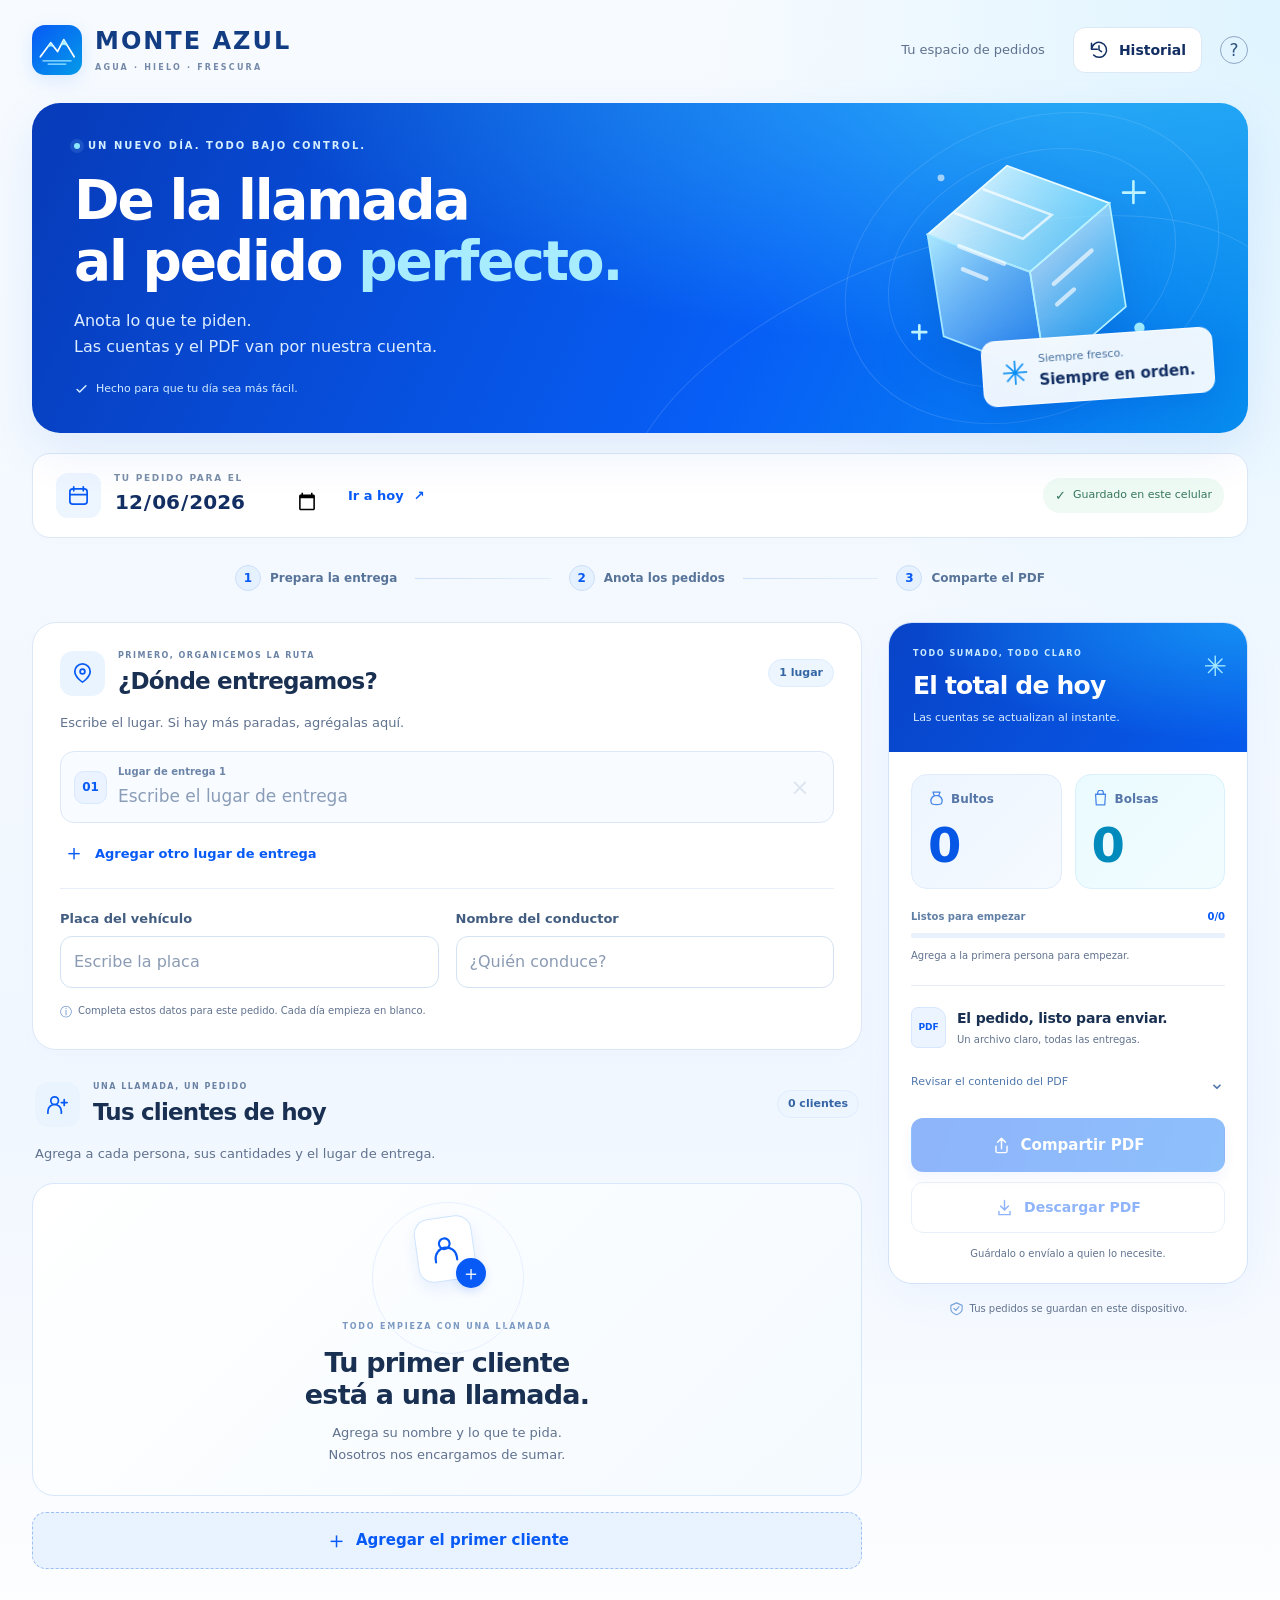
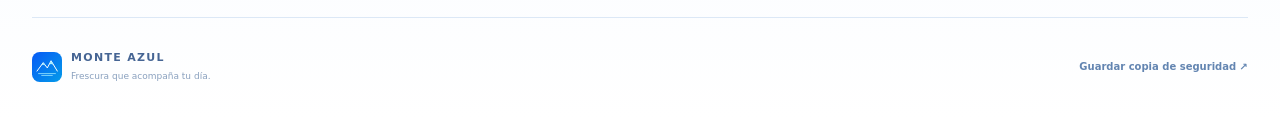
==== commit 245ceefc: "Add files via upload" ====
--- a/index.html
+++ b/index.html
@@ -9,23 +9,24 @@
   <meta name="apple-mobile-web-app-status-bar-style" content="default">
   <meta name="apple-mobile-web-app-title" content="Monte Azul">
   <title>Monte Azul · Pedidos de hielo</title>
-  <link rel="icon" href="./icons/icon.svg" type="image/svg+xml">
-  <link rel="apple-touch-icon" href="./icons/apple-touch-icon.png">
-  <link rel="manifest" href="./manifest.webmanifest">
+  <link rel="icon" href="./icon.svg?v=5" type="image/svg+xml">
+  <link rel="apple-touch-icon" href="./apple-touch-icon.png?v=5">
+  <link rel="manifest" href="./manifest.webmanifest?v=5">
   <link rel="stylesheet" href="./styles.css">
   <script defer src="./core.js"></script>
-  <script defer src="./vendor/jspdf.umd.min.js"></script>
+  <script defer src="./jspdf.umd.min.js"></script>
   <script defer src="./pdf.js"></script>
   <script defer src="./app.js"></script>
 </head>
 <body>
   <a class="skip-link" href="#delivery-section">Ir al pedido</a>
   <header class="topbar">
-    <a class="brand" href="./" aria-label="Monte Azul, inicio"><img src="./icons/icon.svg" width="50" height="50" alt=""><span>MONTE AZUL<small>AGUA · HIELO · FRESCURA</small></span></a>
+    <a class="brand" href="./" aria-label="Monte Azul, inicio"><img src="./icon.svg?v=5" width="50" height="50" alt=""><span>MONTE AZUL<small>AGUA · HIELO · FRESCURA</small></span></a>
     <div class="header-actions"><span class="workspace-label">Tu espacio de pedidos</span><button id="history-button" class="button header-button" type="button"><svg aria-hidden="true" viewBox="0 0 24 24"><path d="M3 11a9 9 0 1 1 2.5 7M3 4v7h7M12 7v5l3 2"/></svg><span>Historial</span></button><button class="help-button" id="help-button" type="button" aria-label="Ayuda">?</button></div>
   </header>
   <main class="page">
     <div id="storage-warning" class="notice warning" role="alert" hidden></div>
+    <div id="update-notice" class="notice" role="status" hidden>Hay una versión nueva lista para usar. <button id="apply-update" class="text-button" type="button">Actualizar página</button></div>
     <div id="day-notice" class="notice" hidden>Ya es un nuevo día. <button id="open-today" class="text-button" type="button">Abrir el pedido de hoy</button></div>
     <section class="hero" aria-labelledby="page-title">
       <div class="hero-copy"><p class="eyebrow"><span class="live-dot" aria-hidden="true"></span> UN NUEVO DÍA. TODO BAJO CONTROL.</p><h1 id="page-title">De la llamada<br>al pedido <span>perfecto.</span></h1><p>Anota lo que te piden.<br>Las cuentas y el PDF van por nuestra cuenta.</p><span class="hero-note"><svg viewBox="0 0 24 24" aria-hidden="true"><path d="m5 12 4 4L19 6"/></svg> Hecho para que tu día sea más fácil.</span></div>
@@ -40,7 +41,7 @@
       </div>
       <aside class="summary-column" id="summary-section" aria-labelledby="summary-heading"><section class="summary-card"><div class="summary-header"><span class="summary-kicker">TODO SUMADO, TODO CLARO</span><span class="summary-symbol" aria-hidden="true">✳</span><h2 id="summary-heading">El total de hoy</h2><p>Las cuentas se actualizan al instante.</p></div><div class="summary-content"><div class="totals" aria-live="polite" aria-atomic="true"><div><span class="unit-label"><svg viewBox="0 0 24 24" aria-hidden="true"><path d="M7 3h10l-2 5c5 3 6 7 4 11-1 2-13 2-14 0-2-4-1-8 4-11Z"/><path d="M9 8h6"/></svg> Bultos</span><strong id="total-bultos">0</strong></div><div><span class="unit-label"><svg viewBox="0 0 24 24" aria-hidden="true"><path d="M5 6h14l-1 15H6Zm3 0V4a4 4 0 0 1 8 0v2"/></svg> Bolsas</span><strong id="total-bolsas">0</strong></div></div><div id="destination-totals" class="destination-totals"></div><div class="progress-top"><span id="progress-label"></span><span id="progress-fraction"></span></div><progress id="progress" max="1" value="0" aria-label="Clientes revisados"></progress><p class="pending-hint" id="pending-hint"></p><div class="summary-divider"></div><div class="document-heading"><span class="pdf-icon" aria-hidden="true">PDF</span><div><h3>El pedido, listo para enviar.</h3><p>Un archivo claro, todas las entregas.</p></div></div><details class="preview-details"><summary>Revisar el contenido del PDF <span aria-hidden="true">⌄</span></summary><div id="pdf-preview" class="pdf-preview" tabindex="0" role="region" aria-label="Resumen del contenido del PDF"></div></details><button class="button primary wide" id="share-pdf-button" type="button"><svg viewBox="0 0 24 24" aria-hidden="true"><path d="M12 16V3m-5 5 5-5 5 5M5 13v6a2 2 0 0 0 2 2h10a2 2 0 0 0 2-2v-6"/></svg> Compartir PDF</button><button class="button secondary wide" id="download-pdf-button" type="button"><svg viewBox="0 0 24 24" aria-hidden="true"><path d="M12 3v12m-5-5 5 5 5-5M5 17v4h14v-4"/></svg> Descargar PDF</button><p class="share-caption">Guárdalo o envíalo a quien lo necesite.</p></div></section><p class="reassurance"><svg viewBox="0 0 24 24" aria-hidden="true"><path d="M12 3 3 7v6c0 5 9 9 9 9s9-4 9-9V7ZM8 12l3 3 5-6"/></svg> Tus pedidos se guardan en este dispositivo.</p></aside>
     </div>
-    <footer><div class="footer-brand"><img src="./icons/icon.svg" width="30" height="30" alt=""><span>MONTE AZUL <small>Frescura que acompaña tu día.</small></span></div><button id="backup-button" type="button" class="text-button">Guardar copia de seguridad <span aria-hidden="true">↗</span></button></footer>
+    <footer><div class="footer-brand"><img src="./icon.svg?v=5" width="30" height="30" alt=""><span>MONTE AZUL <small>Frescura que acompaña tu día.</small></span></div><button id="backup-button" type="button" class="text-button">Guardar copia de seguridad <span aria-hidden="true">↗</span></button></footer>
   </main>
   <nav class="mobile-dock" aria-label="Resumen y PDF"><div><strong id="dock-total">0 bultos · 0 bolsas</strong><span id="dock-pending">Agrega el primer cliente</span></div><button id="review-button" type="button" class="button primary">Agregar cliente <span aria-hidden="true">＋</span></button></nav>
   <dialog id="app-dialog"><div class="dialog-header"><h2 id="dialog-title"></h2><button id="close-dialog" class="icon-button" aria-label="Cerrar ventana" type="button">×</button></div><div id="dialog-content"></div></dialog>
